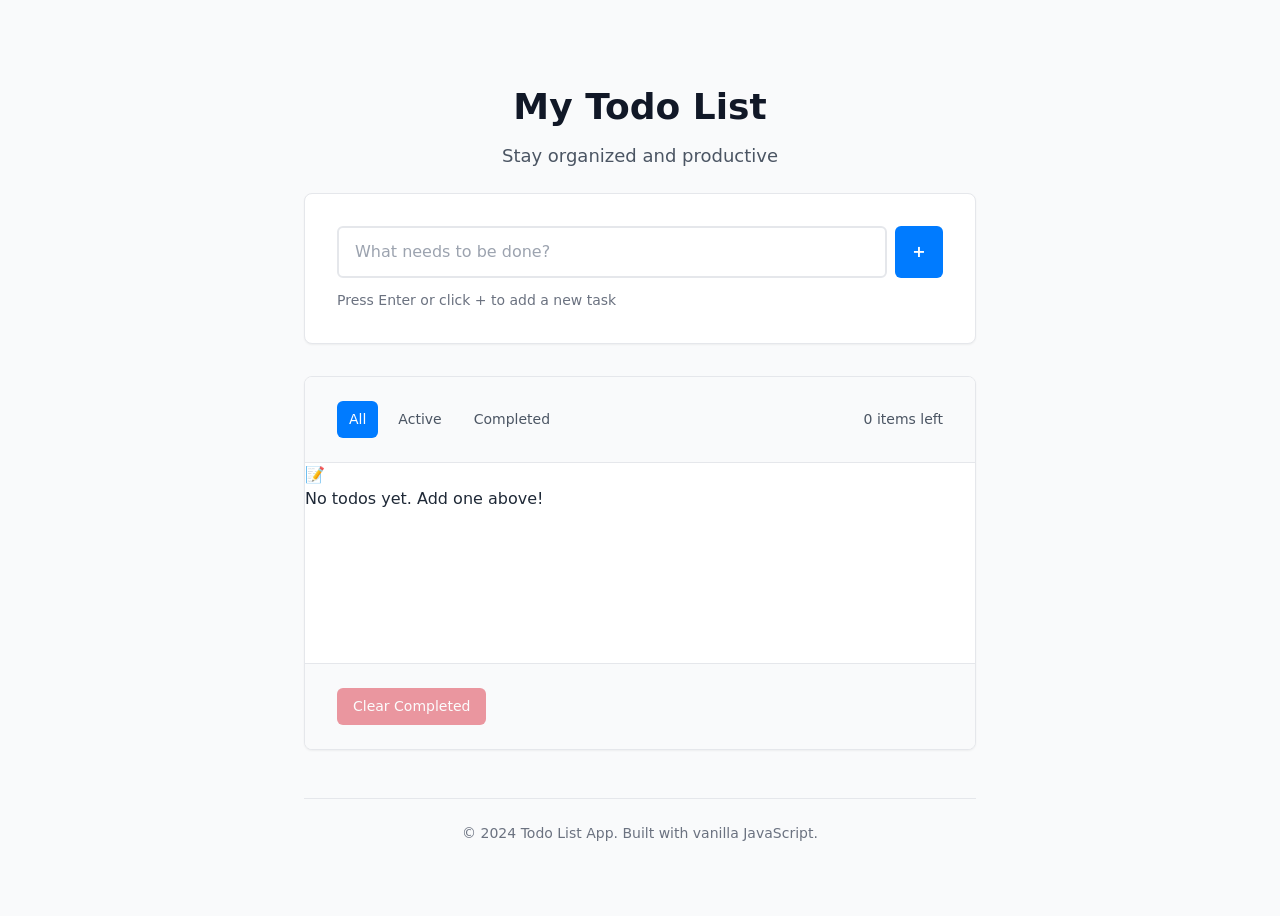
==== claude-code/ccpm/todo-list/todo-list/index.html @ 988b95d9 "Task #001: Create foundational todo-list project structure ✅ Complete project setup with semantic HT" ====
<!DOCTYPE html>
<html lang="en">
<head>
    <meta charset="UTF-8">
    <meta name="viewport" content="width=device-width, initial-scale=1.0">
    <meta name="description" content="Personal Todo List Application - Manage your tasks efficiently">
    <title>Todo List App</title>
    <link rel="stylesheet" href="styles.css">
</head>
<body>
    <div class="container">
        <header class="app-header">
            <h1>My Todo List</h1>
            <p>Stay organized and productive</p>
        </header>

        <main class="app-main">
            <section class="todo-input-section">
                <form class="todo-form" id="todo-form" aria-label="Add new todo">
                    <div class="input-group">
                        <label for="todo-input" class="sr-only">New todo item</label>
                        <input 
                            type="text" 
                            id="todo-input" 
                            class="todo-input" 
                            placeholder="What needs to be done?" 
                            required
                            aria-describedby="todo-input-help"
                        >
                        <button type="submit" class="add-btn" aria-label="Add todo">
                            <span aria-hidden="true">+</span>
                            <span class="sr-only">Add</span>
                        </button>
                    </div>
                    <div id="todo-input-help" class="input-help">
                        Press Enter or click + to add a new task
                    </div>
                </form>
            </section>

            <section class="todo-list-section">
                <div class="todo-controls">
                    <div class="filter-controls">
                        <button class="filter-btn active" data-filter="all">All</button>
                        <button class="filter-btn" data-filter="active">Active</button>
                        <button class="filter-btn" data-filter="completed">Completed</button>
                    </div>
                    <div class="todo-stats">
                        <span id="todo-count">0 items left</span>
                    </div>
                </div>

                <ul class="todo-list" id="todo-list" aria-label="Todo items">
                    <!-- Todo items will be dynamically inserted here -->
                </ul>

                <div class="bulk-actions">
                    <button class="bulk-action-btn" id="clear-completed" disabled>
                        Clear Completed
                    </button>
                </div>
            </section>
        </main>

        <footer class="app-footer">
            <p>&copy; 2024 Todo List App. Built with vanilla JavaScript.</p>
        </footer>
    </div>

    <script src="script.js"></script>
</body>
</html>
---- claude-code/ccpm/todo-list/todo-list/styles.css ----
/* ========================================
   CSS Reset and Normalize
======================================== */

*, *::before, *::after {
    box-sizing: border-box;
}

* {
    margin: 0;
    padding: 0;
}

html {
    -webkit-text-size-adjust: 100%;
    -ms-text-size-adjust: 100%;
}

body {
    line-height: 1.5;
    -webkit-font-smoothing: antialiased;
    -moz-osx-font-smoothing: grayscale;
}

img, picture, video, canvas, svg {
    display: block;
    max-width: 100%;
}

input, button, textarea, select {
    font: inherit;
}

ul, ol {
    list-style: none;
}

button {
    border: none;
    background: none;
    cursor: pointer;
}

/* ========================================
   CSS Custom Properties (Design Tokens)
======================================== */

:root {
    /* Colors */
    --color-primary: #007bff;
    --color-primary-dark: #0056b3;
    --color-secondary: #6c757d;
    --color-success: #28a745;
    --color-danger: #dc3545;
    --color-warning: #ffc107;
    --color-light: #f8f9fa;
    --color-dark: #343a40;
    
    /* Neutral Colors */
    --color-white: #ffffff;
    --color-gray-50: #f9fafb;
    --color-gray-100: #f3f4f6;
    --color-gray-200: #e5e7eb;
    --color-gray-300: #d1d5db;
    --color-gray-400: #9ca3af;
    --color-gray-500: #6b7280;
    --color-gray-600: #4b5563;
    --color-gray-700: #374151;
    --color-gray-800: #1f2937;
    --color-gray-900: #111827;
    
    /* Typography */
    --font-family-sans: system-ui, -apple-system, BlinkMacSystemFont, 'Segoe UI', Roboto, sans-serif;
    --font-family-mono: SFMono-Regular, Consolas, 'Liberation Mono', Menlo, monospace;
    
    --font-size-xs: 0.75rem;
    --font-size-sm: 0.875rem;
    --font-size-base: 1rem;
    --font-size-lg: 1.125rem;
    --font-size-xl: 1.25rem;
    --font-size-2xl: 1.5rem;
    --font-size-3xl: 1.875rem;
    --font-size-4xl: 2.25rem;
    
    --font-weight-normal: 400;
    --font-weight-medium: 500;
    --font-weight-semibold: 600;
    --font-weight-bold: 700;
    
    --line-height-tight: 1.25;
    --line-height-normal: 1.5;
    --line-height-relaxed: 1.75;
    
    /* Spacing */
    --space-1: 0.25rem;
    --space-2: 0.5rem;
    --space-3: 0.75rem;
    --space-4: 1rem;
    --space-5: 1.25rem;
    --space-6: 1.5rem;
    --space-8: 2rem;
    --space-10: 2.5rem;
    --space-12: 3rem;
    --space-16: 4rem;
    
    /* Border radius */
    --radius-sm: 0.125rem;
    --radius-base: 0.25rem;
    --radius-md: 0.375rem;
    --radius-lg: 0.5rem;
    --radius-xl: 0.75rem;
    --radius-full: 9999px;
    
    /* Shadows */
    --shadow-sm: 0 1px 2px 0 rgb(0 0 0 / 0.05);
    --shadow-base: 0 1px 3px 0 rgb(0 0 0 / 0.1), 0 1px 2px -1px rgb(0 0 0 / 0.1);
    --shadow-md: 0 4px 6px -1px rgb(0 0 0 / 0.1), 0 2px 4px -2px rgb(0 0 0 / 0.1);
    --shadow-lg: 0 10px 15px -3px rgb(0 0 0 / 0.1), 0 4px 6px -4px rgb(0 0 0 / 0.1);
    
    /* Transitions */
    --transition-fast: 150ms ease-in-out;
    --transition-base: 250ms ease-in-out;
    --transition-slow: 350ms ease-in-out;
    
    /* Layout */
    --container-max-width: 768px;
    --content-padding: var(--space-4);
}

/* ========================================
   Base Styles
======================================== */

body {
    font-family: var(--font-family-sans);
    font-size: var(--font-size-base);
    line-height: var(--line-height-normal);
    color: var(--color-gray-800);
    background-color: var(--color-gray-50);
}

/* Screen reader only text */
.sr-only {
    position: absolute;
    width: 1px;
    height: 1px;
    padding: 0;
    margin: -1px;
    overflow: hidden;
    clip: rect(0, 0, 0, 0);
    white-space: nowrap;
    border: 0;
}

/* ========================================
   Layout Components
======================================== */

.container {
    max-width: var(--container-max-width);
    margin: 0 auto;
    padding: var(--content-padding);
    min-height: 100vh;
    display: flex;
    flex-direction: column;
}

.app-header {
    text-align: center;
    padding: var(--space-8) 0 var(--space-6);
}

.app-header h1 {
    font-size: var(--font-size-3xl);
    font-weight: var(--font-weight-bold);
    color: var(--color-gray-900);
    margin-bottom: var(--space-2);
}

.app-header p {
    font-size: var(--font-size-lg);
    color: var(--color-gray-600);
}

.app-main {
    flex: 1;
    display: flex;
    flex-direction: column;
    gap: var(--space-8);
}

.app-footer {
    margin-top: var(--space-12);
    padding: var(--space-6) 0;
    text-align: center;
    border-top: 1px solid var(--color-gray-200);
    color: var(--color-gray-500);
    font-size: var(--font-size-sm);
}

/* ========================================
   Todo Input Section
======================================== */

.todo-input-section {
    background: var(--color-white);
    border-radius: var(--radius-lg);
    padding: var(--space-6);
    box-shadow: var(--shadow-sm);
    border: 1px solid var(--color-gray-200);
}

.input-group {
    display: flex;
    gap: var(--space-2);
    margin-bottom: var(--space-3);
}

.todo-input {
    flex: 1;
    padding: var(--space-3) var(--space-4);
    border: 2px solid var(--color-gray-200);
    border-radius: var(--radius-md);
    font-size: var(--font-size-base);
    transition: border-color var(--transition-fast);
}

.todo-input:focus {
    outline: none;
    border-color: var(--color-primary);
}

.todo-input::placeholder {
    color: var(--color-gray-400);
}

.add-btn {
    padding: var(--space-3) var(--space-4);
    background-color: var(--color-primary);
    color: var(--color-white);
    border-radius: var(--radius-md);
    font-weight: var(--font-weight-semibold);
    transition: background-color var(--transition-fast);
    min-width: 48px;
    display: flex;
    align-items: center;
    justify-content: center;
}

.add-btn:hover {
    background-color: var(--color-primary-dark);
}

.add-btn:focus {
    outline: 2px solid var(--color-primary);
    outline-offset: 2px;
}

.input-help {
    font-size: var(--font-size-sm);
    color: var(--color-gray-500);
}

/* ========================================
   Todo List Section
======================================== */

.todo-list-section {
    background: var(--color-white);
    border-radius: var(--radius-lg);
    overflow: hidden;
    box-shadow: var(--shadow-sm);
    border: 1px solid var(--color-gray-200);
}

.todo-controls {
    display: flex;
    justify-content: space-between;
    align-items: center;
    padding: var(--space-4) var(--space-6);
    background-color: var(--color-gray-50);
    border-bottom: 1px solid var(--color-gray-200);
}

.filter-controls {
    display: flex;
    gap: var(--space-2);
}

.filter-btn {
    padding: var(--space-2) var(--space-3);
    border-radius: var(--radius-md);
    font-size: var(--font-size-sm);
    font-weight: var(--font-weight-medium);
    color: var(--color-gray-600);
    transition: all var(--transition-fast);
}

.filter-btn:hover {
    background-color: var(--color-gray-100);
    color: var(--color-gray-800);
}

.filter-btn.active {
    background-color: var(--color-primary);
    color: var(--color-white);
}

.todo-stats {
    font-size: var(--font-size-sm);
    color: var(--color-gray-600);
}

.todo-list {
    min-height: 200px;
}

.bulk-actions {
    padding: var(--space-4) var(--space-6);
    background-color: var(--color-gray-50);
    border-top: 1px solid var(--color-gray-200);
}

.bulk-action-btn {
    padding: var(--space-2) var(--space-4);
    background-color: var(--color-danger);
    color: var(--color-white);
    border-radius: var(--radius-md);
    font-size: var(--font-size-sm);
    font-weight: var(--font-weight-medium);
    transition: all var(--transition-fast);
}

.bulk-action-btn:hover:not(:disabled) {
    background-color: #c82333;
}

.bulk-action-btn:disabled {
    opacity: 0.5;
    cursor: not-allowed;
}

/* ========================================
   Responsive Design (Mobile First)
======================================== */

/* Small devices (landscape phones, 576px and up) */
@media (min-width: 576px) {
    :root {
        --content-padding: var(--space-6);
    }
    
    .app-header h1 {
        font-size: var(--font-size-4xl);
    }
    
    .todo-input-section {
        padding: var(--space-8);
    }
}

/* Medium devices (tablets, 768px and up) */
@media (min-width: 768px) {
    :root {
        --content-padding: var(--space-8);
    }
    
    .container {
        padding: var(--space-8);
    }
    
    .todo-controls {
        padding: var(--space-6) var(--space-8);
    }
    
    .bulk-actions {
        padding: var(--space-6) var(--space-8);
    }
}

/* Large devices (desktops, 992px and up) */
@media (min-width: 992px) {
    .container {
        padding: var(--space-12);
    }
}
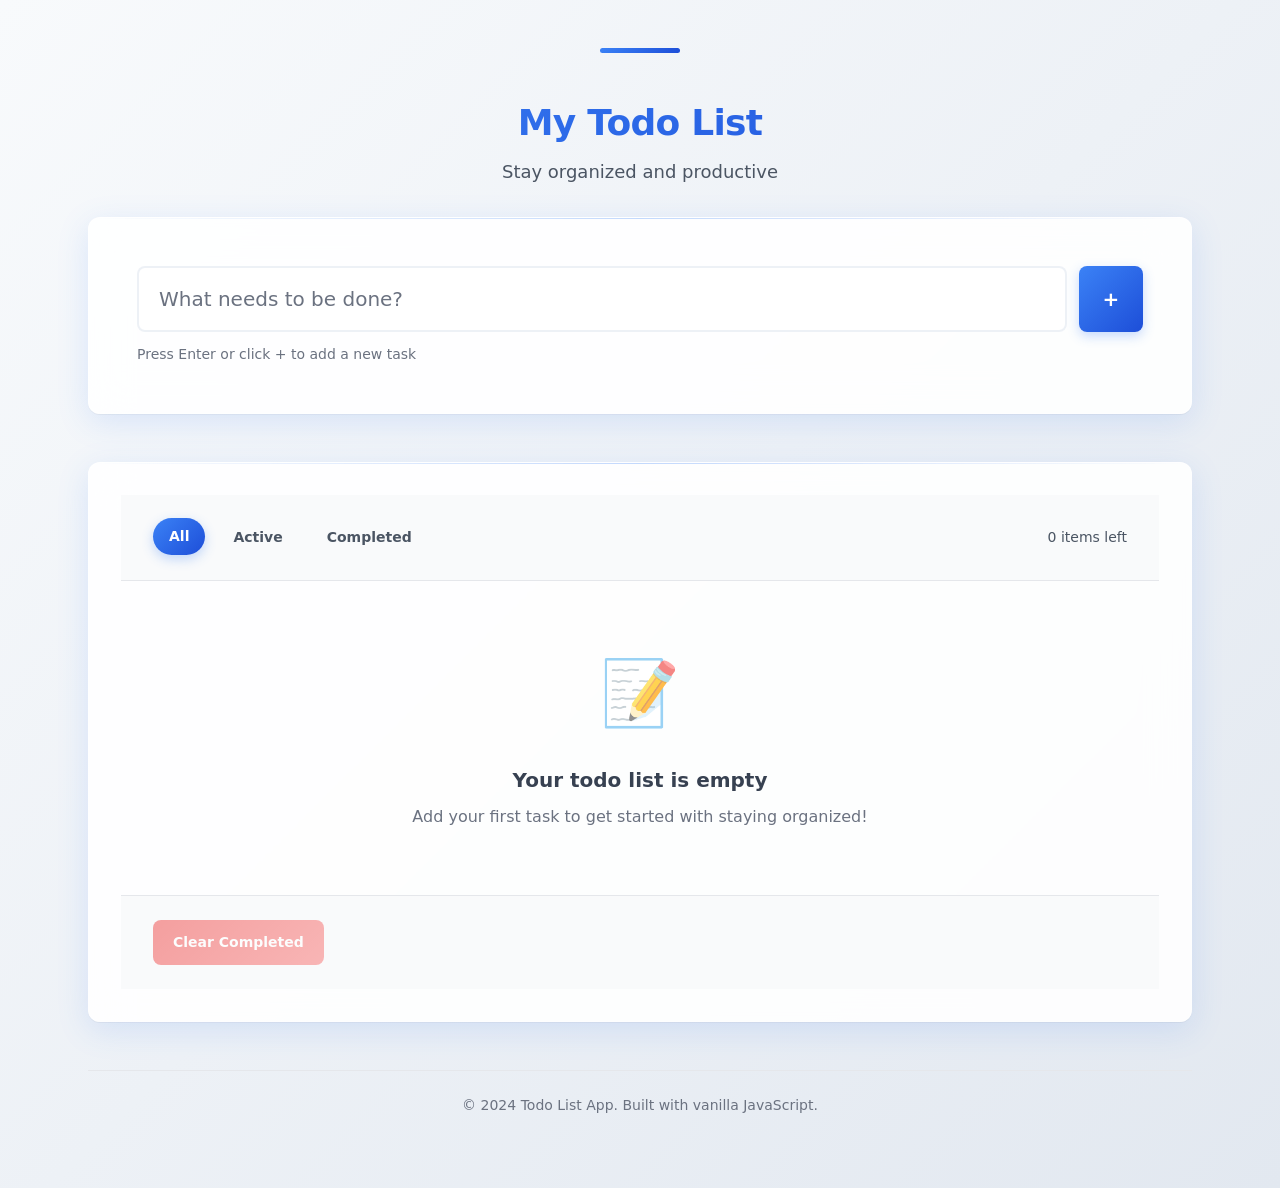
==== commit 9e1d4781: "Task #004: Add comprehensive accessibility enhancements and improved empty states - Added WCAG 2.1 A" ====
--- a/claude-code/ccpm/todo-list/todo-list/index.html
+++ b/claude-code/ccpm/todo-list/todo-list/index.html
@@ -8,13 +8,14 @@
     <link rel="stylesheet" href="styles.css">
 </head>
 <body>
+    <a href="#main-content" class="skip-link">Skip to main content</a>
     <div class="container">
         <header class="app-header">
             <h1>My Todo List</h1>
             <p>Stay organized and productive</p>
         </header>
 
-        <main class="app-main">
+        <main class="app-main" id="main-content">
             <section class="todo-input-section">
                 <form class="todo-form" id="todo-form" aria-label="Add new todo">
                     <div class="input-group">
--- a/claude-code/ccpm/todo-list/todo-list/styles.css
+++ b/claude-code/ccpm/todo-list/todo-list/styles.css
@@ -46,15 +46,27 @@
 ======================================== */
 
 :root {
-    /* Colors */
-    --color-primary: #007bff;
-    --color-primary-dark: #0056b3;
-    --color-secondary: #6c757d;
-    --color-success: #28a745;
-    --color-danger: #dc3545;
-    --color-warning: #ffc107;
-    --color-light: #f8f9fa;
-    --color-dark: #343a40;
+    /* Brand Colors - Modern Blue Gradient Theme */
+    --color-primary: #3b82f6;
+    --color-primary-light: #60a5fa;
+    --color-primary-dark: #1d4ed8;
+    --color-primary-gradient: linear-gradient(135deg, #3b82f6 0%, #1d4ed8 100%);
+    --color-secondary: #64748b;
+    --color-secondary-light: #94a3b8;
+    --color-accent: #f59e0b;
+    --color-accent-light: #fbbf24;
+    
+    /* Status Colors */
+    --color-success: #10b981;
+    --color-success-light: #34d399;
+    --color-danger: #ef4444;
+    --color-danger-light: #f87171;
+    --color-warning: #f59e0b;
+    --color-info: #06b6d4;
+    
+    /* Surface Colors */
+    --color-light: #f8fafc;
+    --color-dark: #1e293b;
     
     /* Neutral Colors */
     --color-white: #ffffff;
@@ -117,10 +129,14 @@
     --shadow-md: 0 4px 6px -1px rgb(0 0 0 / 0.1), 0 2px 4px -2px rgb(0 0 0 / 0.1);
     --shadow-lg: 0 10px 15px -3px rgb(0 0 0 / 0.1), 0 4px 6px -4px rgb(0 0 0 / 0.1);
     
-    /* Transitions */
-    --transition-fast: 150ms ease-in-out;
-    --transition-base: 250ms ease-in-out;
-    --transition-slow: 350ms ease-in-out;
+    /* Transitions & Animations */
+    --transition-fast: 150ms cubic-bezier(0.4, 0, 0.2, 1);
+    --transition-base: 250ms cubic-bezier(0.4, 0, 0.2, 1);
+    --transition-slow: 350ms cubic-bezier(0.4, 0, 0.2, 1);
+    --transition-spring: 300ms cubic-bezier(0.34, 1.56, 0.64, 1);
+    
+    /* Animation keyframes for micro-interactions */
+    --ease-elastic: cubic-bezier(0.68, -0.55, 0.265, 1.55);
     
     /* Layout */
     --container-max-width: 768px;
@@ -136,7 +152,8 @@
     font-size: var(--font-size-base);
     line-height: var(--line-height-normal);
     color: var(--color-gray-800);
-    background-color: var(--color-gray-50);
+    background: linear-gradient(135deg, #f8fafc 0%, #e2e8f0 100%);
+    min-height: 100vh;
 }
 
 /* Screen reader only text */
@@ -167,19 +184,38 @@
 
 .app-header {
     text-align: center;
-    padding: var(--space-8) 0 var(--space-6);
+    padding: var(--space-12) 0 var(--space-8);
+    position: relative;
+}
+
+.app-header::before {
+    content: '';
+    position: absolute;
+    top: 0;
+    left: 50%;
+    transform: translateX(-50%);
+    width: 60px;
+    height: 4px;
+    background: var(--color-primary-gradient);
+    border-radius: var(--radius-full);
 }
 
 .app-header h1 {
     font-size: var(--font-size-3xl);
     font-weight: var(--font-weight-bold);
-    color: var(--color-gray-900);
+    background: var(--color-primary-gradient);
+    -webkit-background-clip: text;
+    -webkit-text-fill-color: transparent;
+    background-clip: text;
+    color: var(--color-gray-900); /* Fallback */
     margin-bottom: var(--space-2);
+    letter-spacing: -0.02em;
 }
 
 .app-header p {
     font-size: var(--font-size-lg);
     color: var(--color-gray-600);
+    font-weight: var(--font-weight-medium);
 }
 
 .app-main {
@@ -203,11 +239,26 @@
 ======================================== */
 
 .todo-input-section {
-    background: var(--color-white);
-    border-radius: var(--radius-lg);
+    background: rgba(255, 255, 255, 0.9);
+    backdrop-filter: blur(20px);
+    border-radius: var(--radius-xl);
     padding: var(--space-6);
-    box-shadow: var(--shadow-sm);
-    border: 1px solid var(--color-gray-200);
+    box-shadow: 
+        0 8px 32px rgba(59, 130, 246, 0.15),
+        0 1px 1px rgba(0, 0, 0, 0.05);
+    border: 1px solid rgba(255, 255, 255, 0.2);
+    position: relative;
+    overflow: hidden;
+}
+
+.todo-input-section::before {
+    content: '';
+    position: absolute;
+    top: 0;
+    left: 0;
+    right: 0;
+    height: 1px;
+    background: linear-gradient(90deg, transparent, rgba(59, 130, 246, 0.3), transparent);
 }
 
 .input-group {
@@ -218,42 +269,78 @@
 
 .todo-input {
     flex: 1;
-    padding: var(--space-3) var(--space-4);
-    border: 2px solid var(--color-gray-200);
-    border-radius: var(--radius-md);
-    font-size: var(--font-size-base);
-    transition: border-color var(--transition-fast);
+    padding: var(--space-4) var(--space-5);
+    border: 2px solid rgba(226, 232, 240, 0.6);
+    border-radius: var(--radius-lg);
+    font-size: var(--font-size-lg);
+    font-weight: var(--font-weight-medium);
+    background: rgba(255, 255, 255, 0.8);
+    transition: all var(--transition-base);
+    backdrop-filter: blur(8px);
 }
 
 .todo-input:focus {
     outline: none;
     border-color: var(--color-primary);
+    box-shadow: 
+        0 0 0 4px rgba(59, 130, 246, 0.1),
+        0 4px 12px rgba(59, 130, 246, 0.15);
+    background: rgba(255, 255, 255, 0.95);
+    transform: translateY(-1px);
 }
 
 .todo-input::placeholder {
-    color: var(--color-gray-400);
+    color: var(--color-gray-500);
+    font-weight: var(--font-weight-normal);
 }
 
 .add-btn {
-    padding: var(--space-3) var(--space-4);
-    background-color: var(--color-primary);
+    padding: var(--space-4) var(--space-5);
+    background: var(--color-primary-gradient);
     color: var(--color-white);
-    border-radius: var(--radius-md);
+    border-radius: var(--radius-lg);
     font-weight: var(--font-weight-semibold);
-    transition: background-color var(--transition-fast);
-    min-width: 48px;
+    font-size: var(--font-size-lg);
+    transition: all var(--transition-base);
+    min-width: 56px;
+    min-height: 56px;
     display: flex;
     align-items: center;
     justify-content: center;
+    box-shadow: 0 4px 12px rgba(59, 130, 246, 0.3);
+    position: relative;
+    overflow: hidden;
+}
+
+.add-btn::before {
+    content: '';
+    position: absolute;
+    top: 0;
+    left: -100%;
+    width: 100%;
+    height: 100%;
+    background: linear-gradient(90deg, transparent, rgba(255, 255, 255, 0.2), transparent);
+    transition: left var(--transition-slow);
 }
 
 .add-btn:hover {
-    background-color: var(--color-primary-dark);
+    transform: translateY(-2px);
+    box-shadow: 0 8px 24px rgba(59, 130, 246, 0.4);
+}
+
+.add-btn:hover::before {
+    left: 100%;
+}
+
+.add-btn:active {
+    transform: translateY(0);
 }
 
 .add-btn:focus {
-    outline: 2px solid var(--color-primary);
-    outline-offset: 2px;
+    outline: none;
+    box-shadow: 
+        0 8px 24px rgba(59, 130, 246, 0.4),
+        0 0 0 4px rgba(59, 130, 246, 0.2);
 }
 
 .input-help {
@@ -266,11 +353,25 @@
 ======================================== */
 
 .todo-list-section {
-    background: var(--color-white);
-    border-radius: var(--radius-lg);
+    background: rgba(255, 255, 255, 0.9);
+    backdrop-filter: blur(20px);
+    border-radius: var(--radius-xl);
     overflow: hidden;
-    box-shadow: var(--shadow-sm);
-    border: 1px solid var(--color-gray-200);
+    box-shadow: 
+        0 8px 32px rgba(59, 130, 246, 0.15),
+        0 1px 1px rgba(0, 0, 0, 0.05);
+    border: 1px solid rgba(255, 255, 255, 0.2);
+    position: relative;
+}
+
+.todo-list-section::before {
+    content: '';
+    position: absolute;
+    top: 0;
+    left: 0;
+    right: 0;
+    height: 1px;
+    background: linear-gradient(90deg, transparent, rgba(59, 130, 246, 0.3), transparent);
 }
 
 .todo-controls {
@@ -288,22 +389,28 @@
 }
 
 .filter-btn {
-    padding: var(--space-2) var(--space-3);
-    border-radius: var(--radius-md);
+    padding: var(--space-2) var(--space-4);
+    border-radius: var(--radius-full);
     font-size: var(--font-size-sm);
-    font-weight: var(--font-weight-medium);
+    font-weight: var(--font-weight-semibold);
     color: var(--color-gray-600);
-    transition: all var(--transition-fast);
+    transition: all var(--transition-base);
+    position: relative;
+    min-width: 44px; /* Touch-friendly */
+    text-align: center;
 }
 
 .filter-btn:hover {
-    background-color: var(--color-gray-100);
-    color: var(--color-gray-800);
+    background-color: rgba(59, 130, 246, 0.1);
+    color: var(--color-primary-dark);
+    transform: translateY(-1px);
 }
 
 .filter-btn.active {
-    background-color: var(--color-primary);
+    background: var(--color-primary-gradient);
     color: var(--color-white);
+    box-shadow: 0 4px 12px rgba(59, 130, 246, 0.3);
+    transform: translateY(-1px);
 }
 
 .todo-stats {
@@ -313,6 +420,223 @@
 
 .todo-list {
     min-height: 200px;
+}
+
+/* Todo Items */
+.todo-item {
+    display: flex;
+    align-items: center;
+    gap: var(--space-4);
+    padding: var(--space-5) var(--space-6);
+    border-bottom: 1px solid rgba(226, 232, 240, 0.5);
+    background: rgba(255, 255, 255, 0.5);
+    transition: all var(--transition-base);
+    position: relative;
+    min-height: 72px; /* Touch-friendly */
+}
+
+.todo-item::before {
+    content: '';
+    position: absolute;
+    left: 0;
+    top: 0;
+    bottom: 0;
+    width: 4px;
+    background: var(--color-primary-gradient);
+    opacity: 0;
+    transition: opacity var(--transition-base);
+}
+
+.todo-item:hover {
+    background: rgba(255, 255, 255, 0.8);
+    transform: translateX(4px);
+}
+
+.todo-item:hover::before {
+    opacity: 1;
+}
+
+.todo-item:last-child {
+    border-bottom: none;
+}
+
+.todo-item.completed {
+    opacity: 0.6;
+    background: rgba(226, 232, 240, 0.3);
+}
+
+.todo-item.completed .todo-text {
+    text-decoration: line-through;
+    color: var(--color-gray-500);
+}
+
+.todo-item.completed::before {
+    background: var(--color-success);
+}
+
+.todo-item.editing {
+    background: rgba(59, 130, 246, 0.05);
+    border-color: rgba(59, 130, 246, 0.2);
+}
+
+.todo-item.editing::before {
+    opacity: 1;
+    background: var(--color-accent);
+}
+
+.todo-content {
+    flex: 1;
+    display: flex;
+    flex-direction: column;
+    gap: var(--space-1);
+}
+
+.todo-label {
+    display: flex;
+    align-items: center;
+    gap: var(--space-3);
+    cursor: pointer;
+}
+
+.todo-checkbox {
+    width: 22px;
+    height: 22px;
+    accent-color: var(--color-primary);
+    cursor: pointer;
+    border-radius: var(--radius-md);
+    transition: all var(--transition-base);
+    transform: scale(1);
+}
+
+.todo-checkbox:hover {
+    transform: scale(1.1);
+}
+
+.todo-checkbox:checked {
+    transform: scale(1.05);
+    animation: checkbox-bounce 0.4s var(--ease-elastic);
+}
+
+.todo-text {
+    flex: 1;
+    font-size: var(--font-size-base);
+    line-height: 1.5;
+    word-break: break-word;
+    cursor: text;
+}
+
+.todo-text:hover {
+    color: var(--color-primary);
+}
+
+.todo-meta {
+    display: flex;
+    align-items: center;
+    gap: var(--space-2);
+    margin-left: calc(18px + var(--space-3)); /* Align with todo text */
+}
+
+.todo-timestamp {
+    font-size: var(--font-size-xs);
+    color: var(--color-gray-400);
+}
+
+.todo-actions {
+    display: flex;
+    gap: var(--space-1);
+    opacity: 0;
+    transition: opacity var(--transition-fast);
+}
+
+.todo-item:hover .todo-actions {
+    opacity: 1;
+}
+
+.todo-edit,
+.todo-delete {
+    width: 40px;
+    height: 40px;
+    border-radius: var(--radius-lg);
+    display: flex;
+    align-items: center;
+    justify-content: center;
+    font-size: var(--font-size-sm);
+    font-weight: var(--font-weight-semibold);
+    transition: all var(--transition-base);
+    position: relative;
+    overflow: hidden;
+}
+
+.todo-edit {
+    color: var(--color-gray-600);
+    background: rgba(59, 130, 246, 0.1);
+}
+
+.todo-edit:hover {
+    background: var(--color-primary);
+    color: var(--color-white);
+    transform: translateY(-2px);
+    box-shadow: 0 4px 12px rgba(59, 130, 246, 0.3);
+}
+
+.todo-delete {
+    color: var(--color-danger);
+    background: rgba(239, 68, 68, 0.1);
+}
+
+.todo-delete:hover {
+    background: var(--color-danger);
+    color: var(--color-white);
+    transform: translateY(-2px);
+    box-shadow: 0 4px 12px rgba(239, 68, 68, 0.3);
+}
+
+/* Edit Input */
+.todo-edit-input {
+    width: 100%;
+    padding: var(--space-2);
+    border: 2px solid var(--color-primary);
+    border-radius: var(--radius-md);
+    font-size: var(--font-size-base);
+    background: var(--color-white);
+    outline: none;
+}
+
+/* Empty State */
+.empty-state {
+    display: flex;
+    justify-content: center;
+    align-items: center;
+    padding: var(--space-16);
+    color: var(--color-gray-500);
+    position: relative;
+}
+
+.empty-message {
+    text-align: center;
+    animation: slide-in-from-top 0.6s var(--transition-base);
+}
+
+.empty-icon {
+    font-size: 64px;
+    margin-bottom: var(--space-6);
+    display: block;
+    opacity: 0.7;
+    color: var(--color-primary-light);
+    animation: pulse-success 2s ease-in-out infinite;
+}
+
+.empty-message h3 {
+    font-size: var(--font-size-xl);
+    font-weight: var(--font-weight-semibold);
+    color: var(--color-gray-700);
+    margin-bottom: var(--space-2);
+}
+
+.empty-message p {
+    font-size: var(--font-size-base);
+    color: var(--color-gray-500);
+    line-height: var(--line-height-relaxed);
 }
 
 .bulk-actions {
@@ -322,22 +646,93 @@
 }
 
 .bulk-action-btn {
-    padding: var(--space-2) var(--space-4);
-    background-color: var(--color-danger);
+    padding: var(--space-3) var(--space-5);
+    background: linear-gradient(135deg, var(--color-danger) 0%, var(--color-danger-light) 100%);
     color: var(--color-white);
-    border-radius: var(--radius-md);
+    border-radius: var(--radius-lg);
     font-size: var(--font-size-sm);
-    font-weight: var(--font-weight-medium);
-    transition: all var(--transition-fast);
+    font-weight: var(--font-weight-semibold);
+    transition: all var(--transition-base);
+    min-height: 44px; /* Touch-friendly */
+    box-shadow: 0 2px 8px rgba(239, 68, 68, 0.3);
 }
 
 .bulk-action-btn:hover:not(:disabled) {
-    background-color: #c82333;
+    background: linear-gradient(135deg, #dc2626 0%, #ef4444 100%);
+    transform: translateY(-2px);
+    box-shadow: 0 4px 16px rgba(239, 68, 68, 0.4);
+}
+
+.bulk-action-btn:active:not(:disabled) {
+    transform: translateY(0);
 }
 
 .bulk-action-btn:disabled {
     opacity: 0.5;
     cursor: not-allowed;
+    transform: none;
+    box-shadow: none;
+}
+
+/* ========================================
+   Animations and Keyframes
+======================================== */
+
+@keyframes checkbox-bounce {
+    0% { transform: scale(1); }
+    50% { transform: scale(1.2); }
+    100% { transform: scale(1.05); }
+}
+
+@keyframes slide-in-from-top {
+    from {
+        opacity: 0;
+        transform: translateY(-20px);
+    }
+    to {
+        opacity: 1;
+        transform: translateY(0);
+    }
+}
+
+@keyframes slide-out-to-right {
+    from {
+        opacity: 1;
+        transform: translateX(0);
+    }
+    to {
+        opacity: 0;
+        transform: translateX(100%);
+    }
+}
+
+@keyframes pulse-success {
+    0% { transform: scale(1); }
+    50% { transform: scale(1.05); }
+    100% { transform: scale(1); }
+}
+
+@keyframes shake {
+    0%, 100% { transform: translateX(0); }
+    10%, 30%, 50%, 70%, 90% { transform: translateX(-5px); }
+    20%, 40%, 60%, 80% { transform: translateX(5px); }
+}
+
+/* Animation classes for JavaScript to use */
+.todo-item.adding {
+    animation: slide-in-from-top 0.3s var(--transition-base);
+}
+
+.todo-item.removing {
+    animation: slide-out-to-right 0.3s var(--transition-base);
+}
+
+.todo-item.completing {
+    animation: pulse-success 0.4s var(--ease-elastic);
+}
+
+.shake-animation {
+    animation: shake 0.5s ease-in-out;
 }
 
 /* ========================================
@@ -354,8 +749,17 @@
         font-size: var(--font-size-4xl);
     }
     
-    .todo-input-section {
+    .todo-input-section,
+    .todo-list-section {
         padding: var(--space-8);
+    }
+    
+    .input-group {
+        gap: var(--space-3);
+    }
+    
+    .filter-controls {
+        gap: var(--space-3);
     }
 }
 
@@ -363,24 +767,211 @@
 @media (min-width: 768px) {
     :root {
         --content-padding: var(--space-8);
+        --container-max-width: 896px;
     }
     
     .container {
         padding: var(--space-8);
     }
     
+    .app-header::before {
+        width: 80px;
+        height: 5px;
+    }
+    
+    .todo-input-section {
+        padding: var(--space-10);
+    }
+    
+    .todo-input {
+        font-size: var(--font-size-xl);
+    }
+    
+    .add-btn {
+        min-width: 64px;
+        min-height: 64px;
+        font-size: var(--font-size-xl);
+    }
+    
     .todo-controls {
         padding: var(--space-6) var(--space-8);
     }
     
+    .todo-item {
+        padding: var(--space-6) var(--space-8);
+        min-height: 80px;
+    }
+    
     .bulk-actions {
         padding: var(--space-6) var(--space-8);
     }
+    
+    /* Show actions on hover for larger screens */
+    .todo-actions {
+        opacity: 1;
+    }
+    
+    .todo-item:not(:hover) .todo-actions {
+        opacity: 0.6;
+    }
+    
+    .todo-item:hover .todo-actions {
+        opacity: 1;
+    }
 }
 
 /* Large devices (desktops, 992px and up) */
 @media (min-width: 992px) {
+    :root {
+        --container-max-width: 1024px;
+    }
+    
     .container {
         padding: var(--space-12);
     }
+    
+    .app-main {
+        gap: var(--space-12);
+    }
+    
+    .todo-input-section {
+        padding: var(--space-12);
+    }
+    
+    .todo-item {
+        padding: var(--space-8);
+        min-height: 88px;
+    }
+    
+    /* Desktop-specific hover effects */
+    .todo-item:not(:hover) .todo-actions {
+        opacity: 0;
+    }
+}
+
+/* Extra large devices (large desktops, 1200px and up) */
+@media (min-width: 1200px) {
+    :root {
+        --container-max-width: 1200px;
+    }
+}
+
+/* ========================================
+   Accessibility Enhancements
+======================================== */
+
+/* High contrast focus indicators */
+*:focus {
+    outline: 3px solid var(--color-primary);
+    outline-offset: 2px;
+    border-radius: var(--radius-sm);
+}
+
+/* Enhanced focus for interactive elements */
+.todo-input:focus,
+.add-btn:focus,
+.filter-btn:focus,
+.bulk-action-btn:focus {
+    outline: 3px solid var(--color-primary);
+    outline-offset: 3px;
+}
+
+.todo-checkbox:focus {
+    outline: 3px solid var(--color-primary);
+    outline-offset: 4px;
+}
+
+.todo-edit:focus,
+.todo-delete:focus {
+    outline: 3px solid currentColor;
+    outline-offset: 3px;
+}
+
+/* Focus within for compound components */
+.todo-item:focus-within {
+    background: rgba(59, 130, 246, 0.05);
+    border-color: rgba(59, 130, 246, 0.2);
+}
+
+.todo-item:focus-within::before {
+    opacity: 1;
+}
+
+/* Reduce motion for users who prefer it */
+@media (prefers-reduced-motion: reduce) {
+    *,
+    *::before,
+    *::after {
+        animation-duration: 0.01ms !important;
+        animation-iteration-count: 1 !important;
+        transition-duration: 0.01ms !important;
+    }
+    
+    .todo-item:hover {
+        transform: none;
+    }
+    
+    .add-btn:hover,
+    .todo-edit:hover,
+    .todo-delete:hover,
+    .bulk-action-btn:hover:not(:disabled) {
+        transform: none;
+    }
+    
+    .todo-checkbox:hover {
+        transform: scale(1);
+    }
+}
+
+/* High contrast mode support */
+@media (prefers-contrast: high) {
+    :root {
+        --color-gray-200: #000000;
+        --color-gray-300: #333333;
+        --color-gray-400: #666666;
+    }
+    
+    .todo-input-section,
+    .todo-list-section {
+        border: 2px solid var(--color-gray-800);
+        background: var(--color-white);
+        backdrop-filter: none;
+    }
+    
+    .todo-item {
+        border-bottom: 2px solid var(--color-gray-300);
+    }
+    
+    .filter-btn.active {
+        background: var(--color-gray-900);
+        border: 2px solid var(--color-white);
+    }
+}
+
+/* Screen reader improvements */
+.sr-only:not(:focus):not(:active) {
+    clip-path: inset(50%);
+    height: 1px;
+    overflow: hidden;
+    position: absolute;
+    white-space: nowrap;
+    width: 1px;
+}
+
+/* Skip link for keyboard navigation */
+.skip-link {
+    position: absolute;
+    top: -40px;
+    left: 6px;
+    background: var(--color-primary);
+    color: var(--color-white);
+    padding: 8px;
+    text-decoration: none;
+    border-radius: var(--radius-md);
+    z-index: 1000;
+    font-weight: var(--font-weight-semibold);
+}
+
+.skip-link:focus {
+    top: 6px;
 }
